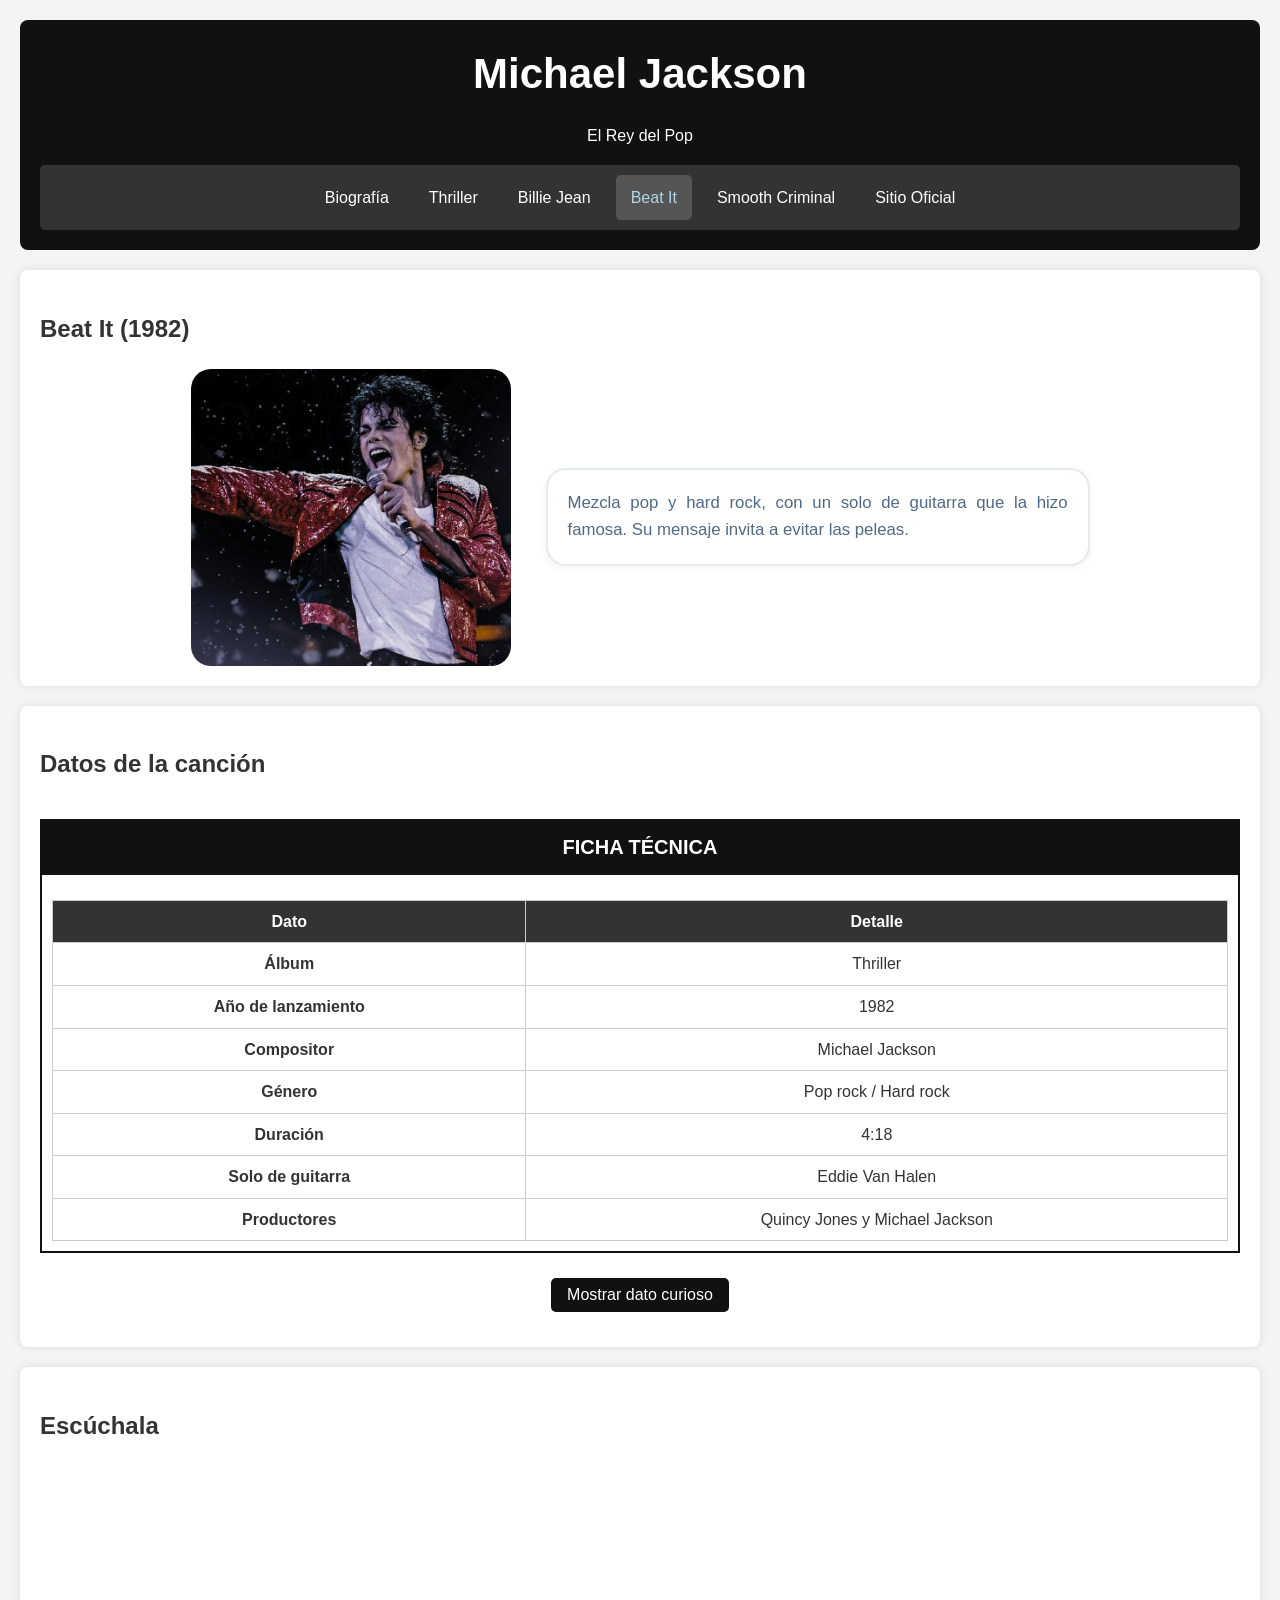
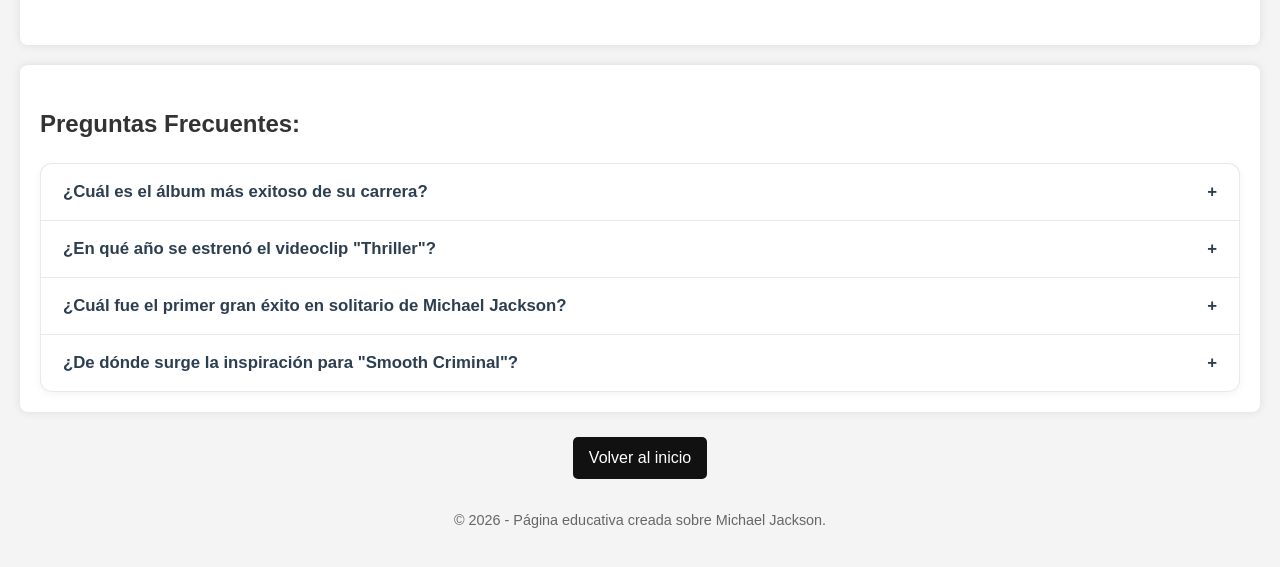
==== pags/beat-it.html @ 42820d9a "1ra publicacion" ====
<!DOCTYPE html>
<html lang="es">
<head>
    <meta charset="UTF-8">
    <meta name="viewport" content="width=device-width, initial-scale=1.0">
    <title>Beat It - Michael Jackson</title>
    <link rel="icon" href="../imagenes/favicon.png" type="image/png">
    <link rel="stylesheet" href="../css/style.css">
</head>
<body>
    <header>
        <h1 id="principal">Michael Jackson</h1>
        <p>El Rey del Pop</p>
        <nav>
            <ul>
                <li><a href="../index.html">Biografía</a></li>
                <li><a href="thriller.html">Thriller</a></li>
                <li><a href="billie-jean.html">Billie Jean</a></li>
                <li><a href="beat-it.html" class="activo">Beat It</a></li>
                <li><a href="smooth-criminal.html">Smooth Criminal</a></li>
                <li><a href="https://www.michaeljackson.com/" target="_blank">Sitio Oficial</a></li>
            </ul>
        </nav>
    </header>

    <main>
        <section>
            <h2>Beat It (1982)</h2>
            <div class="contenido-flex">
                <div class="img">
                    <img class="imagen" src="../imagenes/beat-it.jpg" alt="Imagen de Beat It">
                </div>
                <p>Mezcla pop y hard rock, con un solo de guitarra que la hizo famosa. Su mensaje invita a evitar las peleas.</p>
            </div>
        </section>

        <section>
            <h2>Datos de la canción</h2>
            <div class="tabla-contenedor">
                <table class="miTabla">
                    <tr>
                        <th class="encabezado">FICHA TÉCNICA</th>
                    </tr>
                    <tr>
                        <td>
                            <table class="interna">
                                <tr>
                                    <th>Dato</th>
                                    <th>Detalle</th>
                                </tr>
                                <tr>
                                    <td><strong>Álbum</strong></td>
                                    <td>Thriller</td>
                                </tr>
                                <tr>
                                    <td><strong>Año de lanzamiento</strong></td>
                                    <td>1982</td>
                                </tr>
                                <tr>
                                    <td><strong>Compositor</strong></td>
                                    <td>Michael Jackson</td>
                                </tr>
                                <tr>
                                    <td><strong>Género</strong></td>
                                    <td>Pop rock / Hard rock</td>
                                </tr>
                                <tr>
                                    <td><strong>Duración</strong></td>
                                    <td>4:18</td>
                                </tr>
                                <tr>
                                    <td><strong>Solo de guitarra</strong></td>
                                    <td>Eddie Van Halen</td>
                                </tr>
                                <tr>
                                    <td><strong>Productores</strong></td>
                                    <td>Quincy Jones y Michael Jackson</td>
                                </tr>
                            </table>
                        </td>
                    </tr>
                </table>
            </div>
            <button id="btn-dato" class="boton">Mostrar dato curioso</button>
            <p id="dato" class="dato-curioso oculto">Eddie Van Halen grabó el famoso solo de guitarra totalmente gratis como un favor 
                personal a Quincy Jones, y mientras tocaba en el estudio, uno de los altavoces de control literalmente se incendió.</p>
        </section>

        <section>
            <h2>Escúchala</h2>
            <iframe class="reproductor"
                src="https://open.spotify.com/embed/track/3BovdzfaX4jb5KFQwoPfAw?utm_source=generator&si=da717945a4c442d7" 
                width="100%" height="152"
                allow="autoplay; clipboard-write; encrypted-media; fullscreen; picture-in-picture" 
                loading="lazy"
                title="Reproductor de Spotify">
            </iframe>
        </section>

        <section>
            <h2>Preguntas Frecuentes:</h2>
            <div class="faq-contenedor">
                <div class="faq-item">
                    <button class="faq-btn">¿Cuál es el álbum más exitoso de su carrera?<span>+</span></button>
                    <div class="faq-contenido oculto">
                        <p>Thriller (1982) es el álbum más vendido de todos los tiempos a nivel mundial, rompiendo récords globales
                            y consolidando a Michael Jackson como el Rey del Pop.
                        </p>
                    </div>
                </div>

                <div class="faq-item">
                    <button class="faq-btn">¿En qué año se estrenó el videoclip "Thriller"?<span>+</span></button>
                    <div class="faq-contenido oculto">
                        <p>El cortometraje musical de "Thriller" se estrenó en diciembre de 1983. Con una duración cercana a los 
                            14 minutos, revolucionó por completo la industria de los vídeos musicales.
                        </p>
                    </div>
                </div>

                <div class="faq-item">
                    <button class="faq-btn">¿Cuál fue el primer gran éxito en solitario de Michael Jackson?<span>+</span></button>
                    <div class="faq-contenido oculto">
                        <p>Aunque brilló desde niño con los Jackson 5, su gran consagración como solista llegó con el 
                            álbum Off the Wall (1979) y su sencillo principal "Don't Stop 'Til You Get Enough".
                        </p>
                    </div>
                </div>

                <div class="faq-item">
                    <button class="faq-btn">¿De dónde surge la inspiración para "Smooth Criminal"?<span>+</span></button>
                    <div class="faq-contenido oculto">
                        <p>Destaca por su atmósfera de cine negro inspirada en las novelas detectivescas. Además de su ritmo frenético, 
                            es mundialmente famosa por su innovadora coreografía y el truco de inclinación antigravedad.
                        </p>
                    </div>
                </div>
            </div>
        </section>

        <a href="#principal" class="boton">Volver al inicio</a>

    </main>

    <footer>
        <p>&copy; 2026 - Página educativa creada sobre Michael Jackson.</p>
    </footer>

    <script src="../js/script.js"></script>
</body>
</html>
---- css/style.css ----
body {
    font-family: Arial;
    line-height: 1.6;
    margin: 0;
    padding: 20px;
    background-color: #f4f4f4;
    color: #333;
}

header {
    text-align: center;
    background: #111;
    color: #fff;
    padding: 20px;
    border-radius: 8px;
}
header p {
    text-align: center;
}
header h1 {
    margin: 0;
    font-size: clamp(28px, 5vw, 42px);
}

nav {
    display: flex;
    background-color: #333;
    padding: 10px;
    flex-wrap: wrap;
    justify-content: center;
    margin-top: 15px;
    border-radius: 5px;
}

nav ul {
    padding: 0;
    margin: 0;
    list-style: none;
    display: flex;
    flex-wrap: wrap;
    justify-content: center;
    gap: 10px;
}

nav ul li a:link,
nav ul li a:visited {
    color: #fff;
    text-decoration-line: none;
    padding: 10px 15px;
    display: block;
}

nav ul li a:hover,
nav ul li a.activo {
    background: #555;
    color: lightblue;
    border-radius: 5px;
    text-decoration-line: none;
}

nav ul li a:active {
    color: #c5dadd;
}

main {
    margin: 0 auto;
}

section {
    background: #fff;
    padding: 20px;
    margin-top: 20px;
    border-radius: 8px;
    box-shadow: 0 0 10px rgba(0, 0, 0, 0.1);
}

p {
    text-align: justify;
}

.cancion-lista { list-style: none; padding: 0; }
.cancion-lista li { 
    margin: 10px 0; 
    padding: 8px 12px;
    border-left: 4px solid darkblue; 
    border-radius: 4px;
    background-color: #f9f9f9;
}
.cancion-lista a:link {
    text-decoration-line: none;
    color: #0066cc;
    font-weight: bold;
    font-size: 1.1em;
}
.cancion-lista a:visited { color: #1061cc; }
.cancion-lista a:hover { color: lightblue; text-decoration-line: none; }
.cancion-lista a:active { color: lightgreen; }

.contenido-flex {
    display: flex;
    align-items: center;
    justify-content: center;
    gap: 35px;
    flex-wrap: wrap;
    margin-top: 15px;
}

.contenido-flex .imagen {
    width: 320px;
    height: auto;
    margin: 0;
    flex-shrink: 0;
    border-radius: 20px;
}
.contenido-flex p {
    flex: 160;
    max-width: 500px;
    margin: 0;
    text-align: justify;
    font-size: 1.05rem;
    line-height: 1.6;
    color: #4f6a85;
    border: 2px solid #b9cac960;
    padding: 20px;
    border-radius: 20px;
    background-color: #fff;
    box-shadow: 0 2px 8px rgba(0, 0, 0, 0.05);
}

img, video {
    max-width: 100%;
    height: auto;
    margin: 0 auto;
    display: block;
    border-radius: 12px;
}

.imagen {
    width: 320px;
    height: 480px;
    margin: 0 auto;
}

audio { width: 100%; }
.reproductor {
    border: 0;
    border-radius: 12px;
    max-width: 100%;
}

.tabla-contenedor {
    width: 100%;
    overflow-x: auto;
}

table {
    border-collapse: collapse;
    width: 100%;
    margin-top: 15px;
}

th, td {
    border: 1px solid #ccc;
    padding: 10px;
    text-align: center;
}

th {
    background-color: #111;
    color: #fff;
}
.miTabla {
    border: 2px solid #111;
}

.miTabla th, .miTabla td {
    border: 2px solid #111;
    padding: 10px;
    text-align: center;
}

.encabezado {
    background-color: #111;
    color: #fff;
    font-size: 20px;
}

.interna {
    width: 100%;
}

.interna th {
    background: #333;
    color: #fff;
    border: 1px solid #ccc;
    padding: 8px;
}

.interna td {
    border: 1px solid #ccc;
    padding: 8px;
    text-align: center;
}

form {
    width: 100%;
    max-width: 600px;
    margin: auto;
}

form label { display: block; margin-top: 10px; font-weight: bold; }
form label.inline { display: inline; font-weight: normal; }

label.opcion {
    display: block;
    font-weight: normal;
    margin-top: 7px;
}

input[readonly] {
    background-color: #e9e9e9;
    color: #555;
    border: 1px solid #ccc;
}

form input[type="text"],
form input[type="email"],
form input[type="password"],
form input[type="number"],
form select {
    width: 95%;
    padding: 6px;
    margin-top: 4px;
}

form input[type="submit"],
form button {
    margin-top: 12px;
    padding: 8px 16px;
    background: #111;
    color: #fff;
    border: none;
    border-radius: 5px;
    cursor: pointer;
}

form input[type="submit"]:hover,
form button:hover { background: #555; }

.boton {
    display: block;
    width: fit-content;
    margin: 25px auto 15px auto;
    padding: 8px 16px;
    background: #111;
    color: #fff;
    border: none;
    border-radius: 5px;
    text-decoration-line: none;
    cursor: pointer;
    font-size: 1em;
}
.boton:hover { background: #555; }

.oculto { display: none; }

.dato-curioso {
    max-width: 650px;
    margin: 18px auto 5px auto;
    padding: 18px 24px;
    background-color: #ffffff;
    border: 2px solid #b9cac960;
    border-radius: 20px;
    box-shadow: 0 2px 8px rgba(0, 0, 0, 0.05);
    color: #4f6a85;
    font-size: 1.05rem;
    line-height: 1.6;
    text-align: center;
}

.faq-contenedor {
    background-color: #ffffff;
    border: 1.5px solid #b9cac960;
    border-radius: 12px;
    box-shadow: 0 2px 8px rgba(0, 0, 0, 0.05);
    margin-top: 15px;
    overflow: hidden;
}

.faq-item {
    border-bottom: 1.5px solid #b9cac960;
    transition: background-color 0.2s ease;
}

.faq-item:last-child {
    border-bottom: none;
}

.faq-item .faq-btn {
    width: 100%;
    background: none;
    border: none;
    text-align: left;
    padding: 18px 22px;
    font-family: 'Segoe UI', Tahoma, Geneva, Verdana, sans-serif;
    font-size: 1.05rem;
    font-weight: 600;
    color: #2c3e50;
    cursor: pointer;
    display: flex;
    justify-content: space-between;
    align-items: center;
}

.faq-item .faq-btn:hover {
    background-color: #f8f9fa;
}

.faq-contenido {
    padding: 0 22px 20px 22px;
}

.faq-contenido p {
    margin: 0;
    font-family: 'Segoe UI', Tahoma, Geneva, Verdana, sans-serif;
    font-size: 1rem;
    line-height: 1.6;
    color: #555;
    text-align: justify;
}
footer {
    text-align: center;
    margin-top: 30px;
    font-size: 0.9em;
    color: #666;
}

footer p {
    text-align: center;
}

@media (max-width: 900px) {
    main {
        width: 90%;
    }
}

@media (min-width: 901px) {
    main {
        width: 100%;
    }
}

@media (max-width: 600px) {
    body { padding: 10px; }
    nav {
        flex-direction: column;
        align-items: stretch;
    }
    nav ul { flex-direction: column; gap: 0; }
}
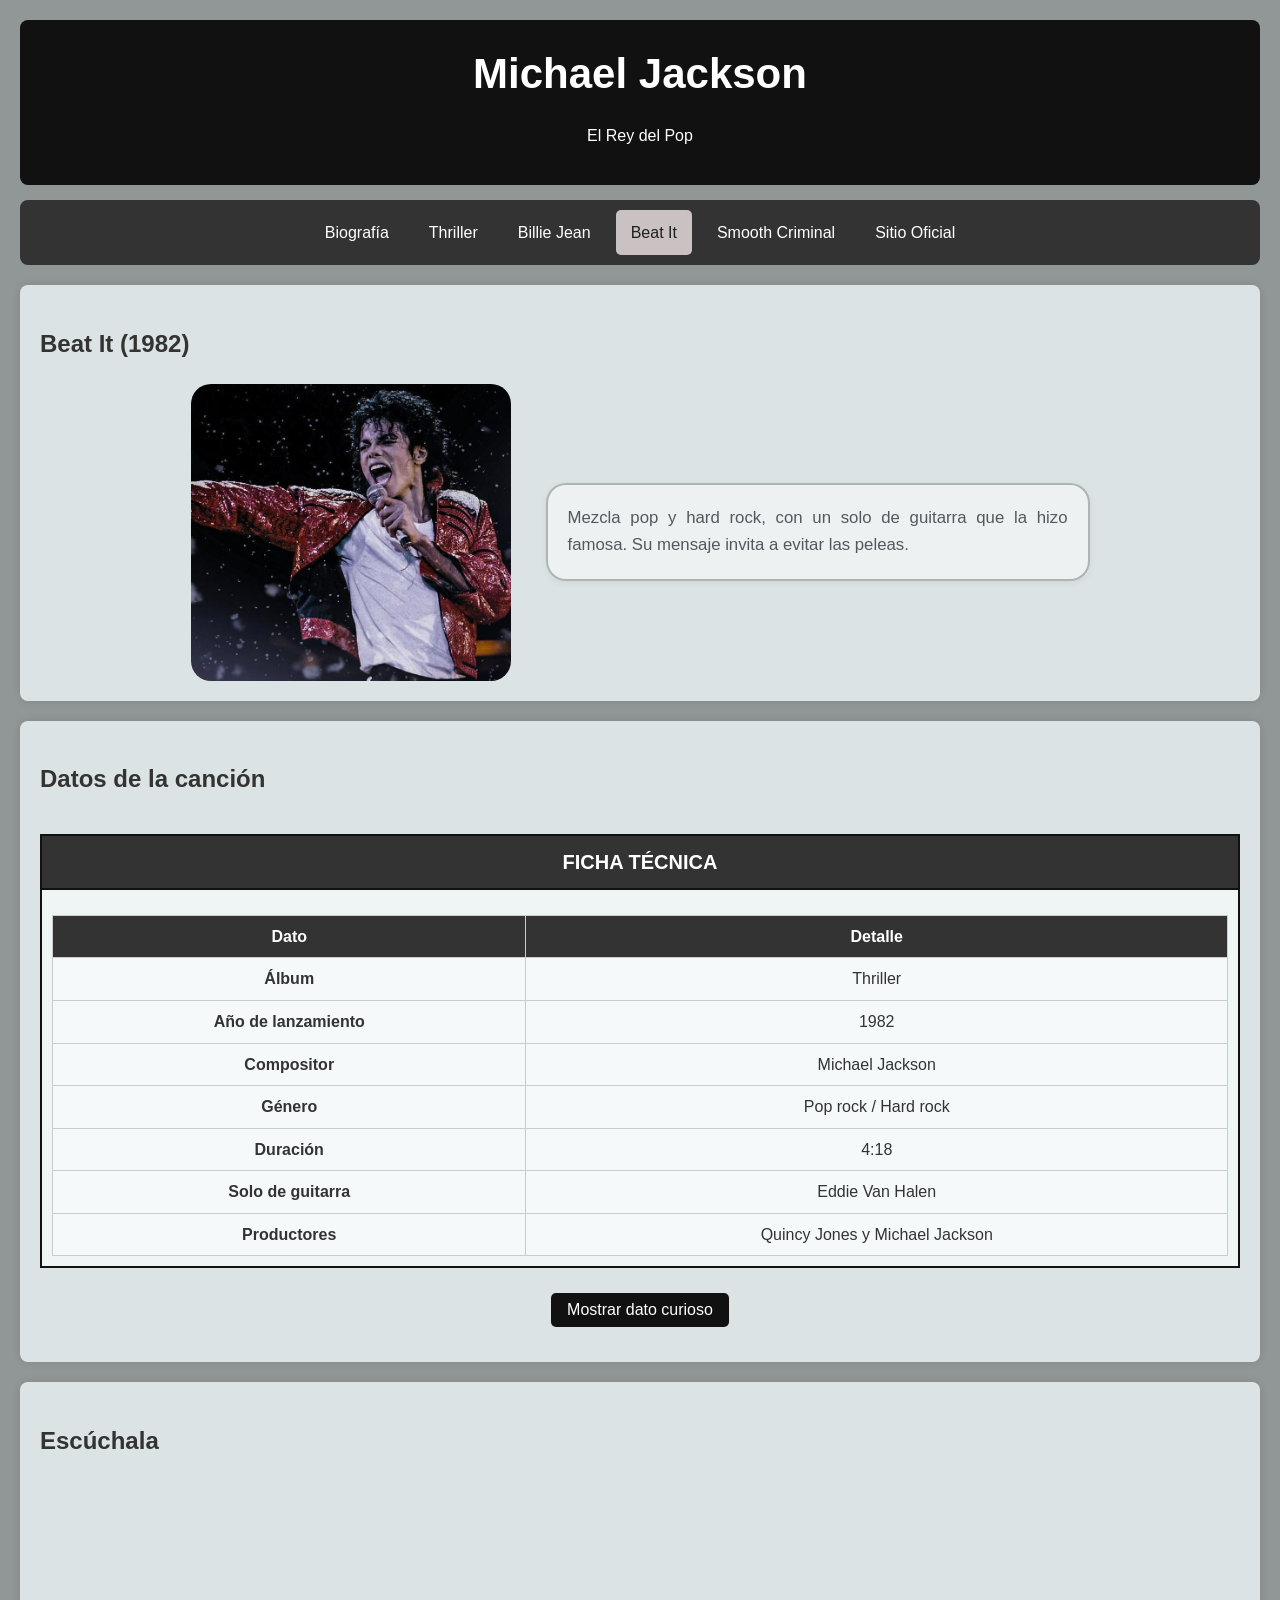
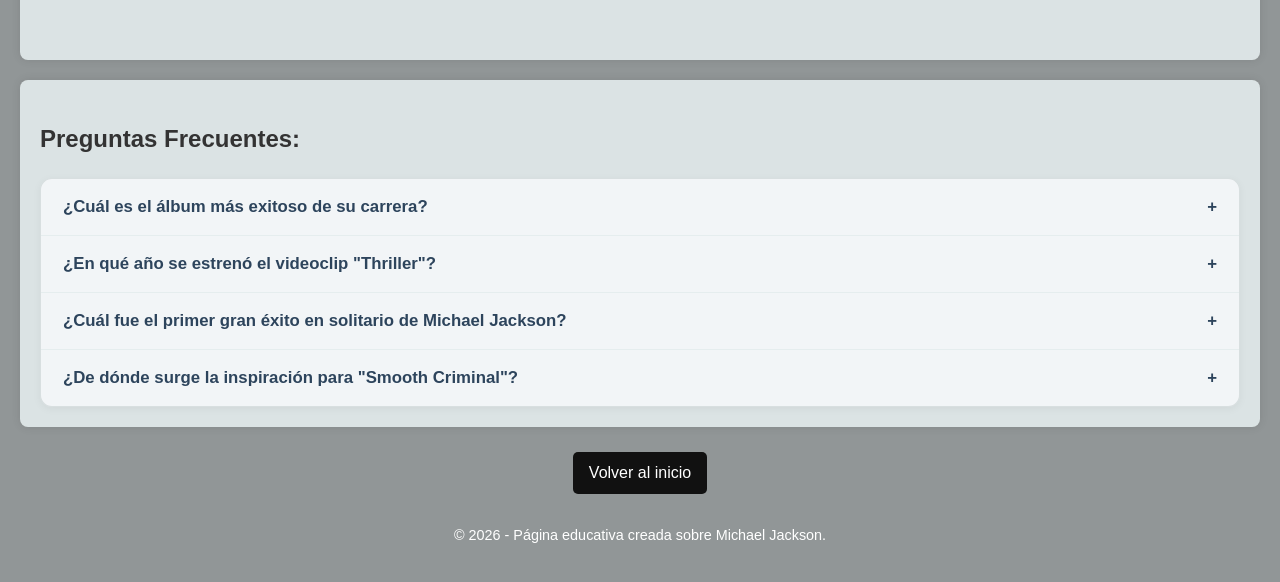
==== commit 5506c124: "Color de fondo" ====
--- a/pags/beat-it.html
+++ b/pags/beat-it.html
@@ -11,7 +11,9 @@
     <header>
         <h1 id="principal">Michael Jackson</h1>
         <p>El Rey del Pop</p>
-        <nav>
+    </header>
+
+    <nav>
             <ul>
                 <li><a href="../index.html">Biografía</a></li>
                 <li><a href="thriller.html">Thriller</a></li>
@@ -21,7 +23,6 @@
                 <li><a href="https://www.michaeljackson.com/" target="_blank">Sitio Oficial</a></li>
             </ul>
         </nav>
-    </header>
 
     <main>
         <section>
--- a/css/style.css
+++ b/css/style.css
@@ -3,7 +3,7 @@
     line-height: 1.6;
     margin: 0;
     padding: 20px;
-    background-color: #f4f4f4;
+    background-color: #5d6566ad;
     color: #333;
 }
 
@@ -29,7 +29,7 @@
     flex-wrap: wrap;
     justify-content: center;
     margin-top: 15px;
-    border-radius: 5px;
+    border-radius: 8px;
 }
 
 nav ul {
@@ -52,14 +52,14 @@
 
 nav ul li a:hover,
 nav ul li a.activo {
-    background: #555;
-    color: lightblue;
+    background: #cac2c2;
+    color: rgb(29, 32, 32);
     border-radius: 5px;
     text-decoration-line: none;
 }
 
 nav ul li a:active {
-    color: #c5dadd;
+    color: #e9eff0;
 }
 
 main {
@@ -67,7 +67,7 @@
 }
 
 section {
-    background: #fff;
+    background: #ecf5f4d2;
     padding: 20px;
     margin-top: 20px;
     border-radius: 8px;
@@ -82,19 +82,19 @@
 .cancion-lista li { 
     margin: 10px 0; 
     padding: 8px 12px;
-    border-left: 4px solid darkblue; 
+    border-left: 4px solid rgba(125, 161, 214, 0.842); 
     border-radius: 4px;
-    background-color: #f9f9f9;
+    background-color: #7494911a;
 }
 .cancion-lista a:link {
     text-decoration-line: none;
-    color: #0066cc;
+    color: #2b89e7c2;
     font-weight: bold;
     font-size: 1.1em;
 }
-.cancion-lista a:visited { color: #1061cc; }
-.cancion-lista a:hover { color: lightblue; text-decoration-line: none; }
-.cancion-lista a:active { color: lightgreen; }
+.cancion-lista a:visited { color: #11407e; }
+.cancion-lista a:hover { color: rgba(64, 123, 190, 0.521); text-decoration-line: none; }
+.cancion-lista a:active { color: rgb(199, 230, 248); }
 
 .contenido-flex {
     display: flex;
@@ -119,11 +119,11 @@
     text-align: justify;
     font-size: 1.05rem;
     line-height: 1.6;
-    color: #4f6a85;
-    border: 2px solid #b9cac960;
+    color: #293036c9;
+    border: 2px solid #abb1b0f5;
     padding: 20px;
     border-radius: 20px;
-    background-color: #fff;
+    background-color: #ffffff83;
     box-shadow: 0 2px 8px rgba(0, 0, 0, 0.05);
 }
 
@@ -157,6 +157,7 @@
     border-collapse: collapse;
     width: 100%;
     margin-top: 15px;
+    background-color: #f9fbfcb6;
 }
 
 th, td {
@@ -180,7 +181,7 @@
 }
 
 .encabezado {
-    background-color: #111;
+    background-color: #333;
     color: #fff;
     font-size: 20px;
 }
@@ -268,8 +269,8 @@
     max-width: 650px;
     margin: 18px auto 5px auto;
     padding: 18px 24px;
-    background-color: #ffffff;
-    border: 2px solid #b9cac960;
+    background-color: #fcfcfce1;
+    border: 2px solid #306d69ab;
     border-radius: 20px;
     box-shadow: 0 2px 8px rgba(0, 0, 0, 0.05);
     color: #4f6a85;
@@ -279,8 +280,8 @@
 }
 
 .faq-contenedor {
-    background-color: #ffffff;
-    border: 1.5px solid #b9cac960;
+    background-color: #f2f5f7fa;
+    border: 1.5px solid #d5dbdddc;
     border-radius: 12px;
     box-shadow: 0 2px 8px rgba(0, 0, 0, 0.05);
     margin-top: 15px;
@@ -288,7 +289,7 @@
 }
 
 .faq-item {
-    border-bottom: 1.5px solid #b9cac960;
+    border-bottom: 1.5px solid #e3ececd7;
     transition: background-color 0.2s ease;
 }
 
@@ -305,7 +306,7 @@
     font-family: 'Segoe UI', Tahoma, Geneva, Verdana, sans-serif;
     font-size: 1.05rem;
     font-weight: 600;
-    color: #2c3e50;
+    color: #2d445c;
     cursor: pointer;
     display: flex;
     justify-content: space-between;
@@ -313,7 +314,7 @@
 }
 
 .faq-item .faq-btn:hover {
-    background-color: #f8f9fa;
+    background-color: #f8f9fae1;
 }
 
 .faq-contenido {
@@ -325,14 +326,14 @@
     font-family: 'Segoe UI', Tahoma, Geneva, Verdana, sans-serif;
     font-size: 1rem;
     line-height: 1.6;
-    color: #555;
+    color: #3e4446;
     text-align: justify;
 }
 footer {
     text-align: center;
     margin-top: 30px;
     font-size: 0.9em;
-    color: #666;
+    color: #ffffff;
 }
 
 footer p {
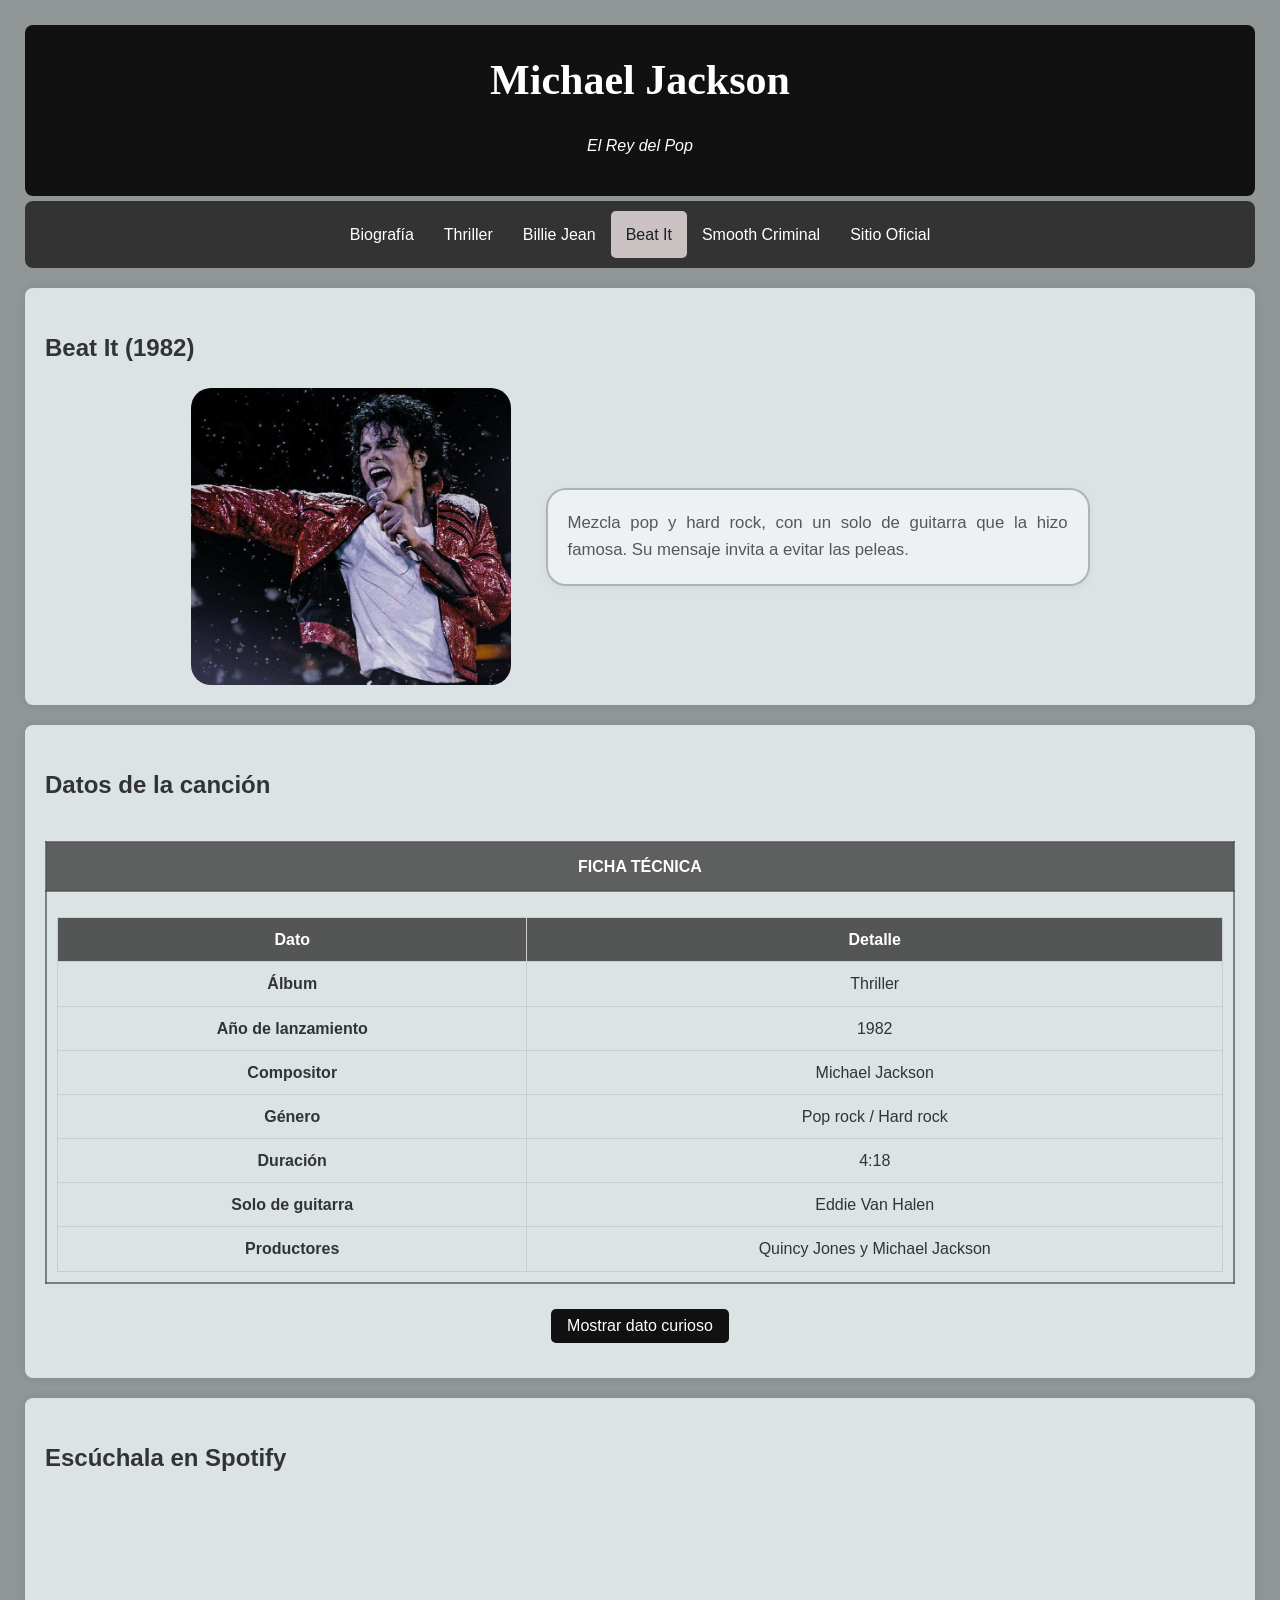
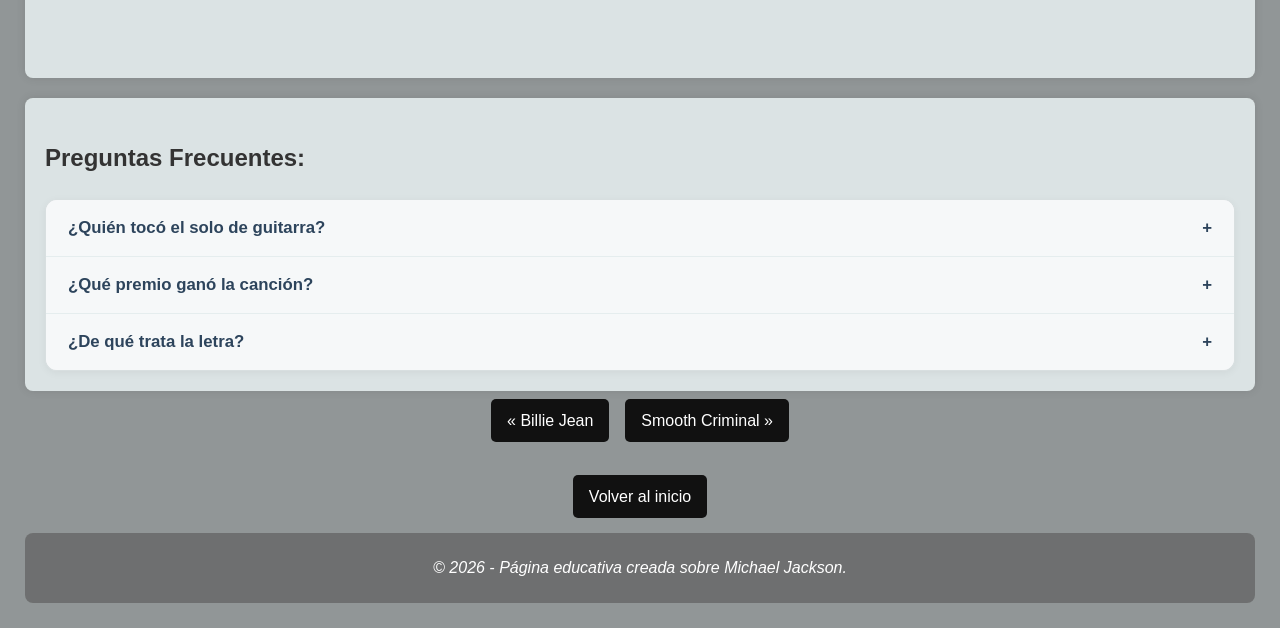
==== commit 5556947e: "Correcion de navegacion entre paginas" ====
--- a/pags/beat-it.html
+++ b/pags/beat-it.html
@@ -14,15 +14,13 @@
     </header>
 
     <nav>
-            <ul>
-                <li><a href="../index.html">Biografía</a></li>
-                <li><a href="thriller.html">Thriller</a></li>
-                <li><a href="billie-jean.html">Billie Jean</a></li>
-                <li><a href="beat-it.html" class="activo">Beat It</a></li>
-                <li><a href="smooth-criminal.html">Smooth Criminal</a></li>
-                <li><a href="https://www.michaeljackson.com/" target="_blank">Sitio Oficial</a></li>
-            </ul>
-        </nav>
+        <a href="../index.html">Biografía</a>
+        <a href="thriller.html">Thriller</a>
+        <a href="billie-jean.html">Billie Jean</a>
+        <a href="beat-it.html" class="activo">Beat It</a>
+        <a href="smooth-criminal.html">Smooth Criminal</a>
+        <a href="https://www.michaeljackson.com/" target="_blank">Sitio Oficial</a>
+    </nav>
 
     <main>
         <section>
@@ -88,13 +86,13 @@
         </section>
 
         <section>
-            <h2>Escúchala</h2>
+            <h2>Escúchala en Spotify</h2>
             <iframe class="reproductor"
                 src="https://open.spotify.com/embed/track/3BovdzfaX4jb5KFQwoPfAw?utm_source=generator&si=da717945a4c442d7" 
                 width="100%" height="152"
                 allow="autoplay; clipboard-write; encrypted-media; fullscreen; picture-in-picture" 
                 loading="lazy"
-                title="Reproductor de Spotify">
+                title="Beat-it">
             </iframe>
         </section>
 
@@ -102,42 +100,33 @@
             <h2>Preguntas Frecuentes:</h2>
             <div class="faq-contenedor">
                 <div class="faq-item">
-                    <button class="faq-btn">¿Cuál es el álbum más exitoso de su carrera?<span>+</span></button>
+                    <button class="faq-btn">¿Quién tocó el solo de guitarra?<span>+</span></button>
                     <div class="faq-contenido oculto">
-                        <p>Thriller (1982) es el álbum más vendido de todos los tiempos a nivel mundial, rompiendo récords globales
-                            y consolidando a Michael Jackson como el Rey del Pop.
-                        </p>
+                        <p>Eddie Van Halen, guitarrista y líder de la banda de hard rock Van Halen.</p>
                     </div>
                 </div>
 
                 <div class="faq-item">
-                    <button class="faq-btn">¿En qué año se estrenó el videoclip "Thriller"?<span>+</span></button>
+                    <button class="faq-btn">¿Qué premio ganó la canción?<span>+</span></button>
                     <div class="faq-contenido oculto">
-                        <p>El cortometraje musical de "Thriller" se estrenó en diciembre de 1983. Con una duración cercana a los 
-                            14 minutos, revolucionó por completo la industria de los vídeos musicales.
-                        </p>
+                        <p>Ganó el Grammy a Grabación del Año en 1984, uno de los ocho premios que Michael recibió esa noche.</p>
                     </div>
                 </div>
 
                 <div class="faq-item">
-                    <button class="faq-btn">¿Cuál fue el primer gran éxito en solitario de Michael Jackson?<span>+</span></button>
+                    <button class="faq-btn">¿De qué trata la letra?<span>+</span></button>
                     <div class="faq-contenido oculto">
-                        <p>Aunque brilló desde niño con los Jackson 5, su gran consagración como solista llegó con el 
-                            álbum Off the Wall (1979) y su sencillo principal "Don't Stop 'Til You Get Enough".
-                        </p>
+                        <p>Es un mensaje contra la violencia: invita a alejarse de las peleas y no demostrar valentía con golpes.</p>
                     </div>
                 </div>
 
-                <div class="faq-item">
-                    <button class="faq-btn">¿De dónde surge la inspiración para "Smooth Criminal"?<span>+</span></button>
-                    <div class="faq-contenido oculto">
-                        <p>Destaca por su atmósfera de cine negro inspirada en las novelas detectivescas. Además de su ritmo frenético, 
-                            es mundialmente famosa por su innovadora coreografía y el truco de inclinación antigravedad.
-                        </p>
-                    </div>
-                </div>
             </div>
         </section>
+
+        <div class="navegacion-cancion">
+            <a href="billie-jean.html" class="boton">&laquo; Billie Jean</a>
+            <a href="smooth-criminal.html" class="boton">Smooth Criminal &raquo;</a>
+        </div>
 
         <a href="#principal" class="boton">Volver al inicio</a>
 
--- a/css/style.css
+++ b/css/style.css
@@ -1,8 +1,8 @@
 body {
-    font-family: Arial;
-    line-height: 1.6;
-    margin: 0;
-    padding: 20px;
+    font-family: Arial, Helvetica, sans-serif;
+    line-height: 1.7;
+    margin: 0;
+    padding: 25px;
     background-color: #5d6566ad;
     color: #333;
 }
@@ -15,50 +15,51 @@
     border-radius: 8px;
 }
 header p {
+    font-style: italic;
     text-align: center;
 }
 header h1 {
+    font-family: Georgia, "Times New Roman", serif;
     margin: 0;
     font-size: clamp(28px, 5vw, 42px);
 }
+h3 {
+    color: rgba(41, 41, 44, 0.897)
+}
+p {
+    text-align: justify;
+}
 
 nav {
-    display: flex;
-    background-color: #333;
-    padding: 10px;
-    flex-wrap: wrap;
-    justify-content: center;
-    margin-top: 15px;
-    border-radius: 8px;
-}
-
-nav ul {
-    padding: 0;
-    margin: 0;
-    list-style: none;
+    margin-top: 5px;
     display: flex;
     flex-wrap: wrap;
     justify-content: center;
-    gap: 10px;
-}
-
-nav ul li a:link,
-nav ul li a:visited {
-    color: #fff;
+    background-color: #333;
+    padding: 10px;
+    text-align: center;
+    border-radius: 8px;
+}
+
+nav a {
+    padding: 10px 15px;
+}
+
+nav a:link,
+nav a:visited {
+    color: #ffffff;
     text-decoration-line: none;
-    padding: 10px 15px;
-    display: block;
-}
-
-nav ul li a:hover,
-nav ul li a.activo {
+}
+
+nav a:hover,
+nav a.activo {
     background: #cac2c2;
     color: rgb(29, 32, 32);
     border-radius: 5px;
     text-decoration-line: none;
 }
 
-nav ul li a:active {
+nav a:active {
     color: #e9eff0;
 }
 
@@ -73,9 +74,33 @@
     border-radius: 8px;
     box-shadow: 0 0 10px rgba(0, 0, 0, 0.1);
 }
-
-p {
-    text-align: justify;
+.indice,
+.navegacion-cancion,
+.estadisticas {
+    display: flex;
+    flex-wrap: wrap;
+    justify-content: center;
+}
+
+.indice .boton,
+.navegacion-cancion .boton {
+    display: inline-block;
+    margin: 8px;
+}
+
+.estadistica {
+    width: 200px;
+    margin: 8px;
+    padding: 15px;
+    border: 2px solid #95b7c78c;
+    background-color: #7494911a;
+    text-align: center;
+}
+
+.estadistica strong {
+    display: block;
+    color: #6dbce0;
+    font-size: 1.8em;
 }
 
 .cancion-lista { list-style: none; padding: 0; }
@@ -86,15 +111,16 @@
     border-radius: 4px;
     background-color: #7494911a;
 }
-.cancion-lista a:link {
-    text-decoration-line: none;
-    color: #2b89e7c2;
+.cancion-lista a:link,
+.cancion-lista a:visited {
+    text-decoration: none;
     font-weight: bold;
     font-size: 1.1em;
 }
-.cancion-lista a:visited { color: #11407e; }
-.cancion-lista a:hover { color: rgba(64, 123, 190, 0.521); text-decoration-line: none; }
-.cancion-lista a:active { color: rgb(199, 230, 248); }
+.cancion-lista a:link {color: #032d64}
+.cancion-lista a:visited { color: #65aeb1cc; }
+.cancion-lista a:hover { color: lightblue }
+.cancion-lista a:active { color: rgba(53, 53, 167, 0.575) }
 
 .contenido-flex {
     display: flex;
@@ -157,41 +183,36 @@
     border-collapse: collapse;
     width: 100%;
     margin-top: 15px;
-    background-color: #f9fbfcb6;
 }
 
 th, td {
-    border: 1px solid #ccc;
+    border: 1px solid #555555;
     padding: 10px;
     text-align: center;
 }
 
 th {
-    background-color: #111;
-    color: #fff;
-}
+    background-color: #555555ec;
+    color: #ffffff;
+}
+
 .miTabla {
-    border: 2px solid #111;
-}
-
-.miTabla th, .miTabla td {
-    border: 2px solid #111;
+    border: 2px solid #575757;
+}
+
+.miTabla th,
+.miTabla td {
+    border: 2px solid #505050ab;
     padding: 10px;
     text-align: center;
 }
 
-.encabezado {
-    background-color: #333;
-    color: #fff;
-    font-size: 20px;
-}
-
 .interna {
     width: 100%;
 }
 
 .interna th {
-    background: #333;
+    background: #333333cc;
     color: #fff;
     border: 1px solid #ccc;
     padding: 8px;
@@ -209,8 +230,15 @@
     margin: auto;
 }
 
-form label { display: block; margin-top: 10px; font-weight: bold; }
-form label.inline { display: inline; font-weight: normal; }
+form label { 
+    display: block; 
+    margin-top: 10px; 
+    font-weight: bold; 
+}
+form label.inline { 
+    display: inline; 
+    font-weight: normal; 
+}
 
 label.opcion {
     display: block;
@@ -229,8 +257,8 @@
 form input[type="password"],
 form input[type="number"],
 form select {
-    width: 95%;
-    padding: 6px;
+    width: 90%;
+    padding: 8px;
     margin-top: 4px;
 }
 
@@ -270,7 +298,7 @@
     margin: 18px auto 5px auto;
     padding: 18px 24px;
     background-color: #fcfcfce1;
-    border: 2px solid #306d69ab;
+    border: 2px dotted #306d69ab;
     border-radius: 20px;
     box-shadow: 0 2px 8px rgba(0, 0, 0, 0.05);
     color: #4f6a85;
@@ -290,7 +318,6 @@
 
 .faq-item {
     border-bottom: 1.5px solid #e3ececd7;
-    transition: background-color 0.2s ease;
 }
 
 .faq-item:last-child {
@@ -299,7 +326,7 @@
 
 .faq-item .faq-btn {
     width: 100%;
-    background: none;
+    background-color: #f8f9fae1;
     border: none;
     text-align: left;
     padding: 18px 22px;
@@ -318,7 +345,8 @@
 }
 
 .faq-contenido {
-    padding: 0 22px 20px 22px;
+    padding: 15px 22px 20px 22px;
+    background-color: #ffffff;
 }
 
 .faq-contenido p {
@@ -329,14 +357,16 @@
     color: #3e4446;
     text-align: justify;
 }
+
 footer {
     text-align: center;
-    margin-top: 30px;
-    font-size: 0.9em;
-    color: #ffffff;
-}
-
+    background: #55535391;
+    color: #fff;
+    padding: 5px;
+    border-radius: 8px;
+}
 footer p {
+    font-style: italic;
     text-align: center;
 }
 
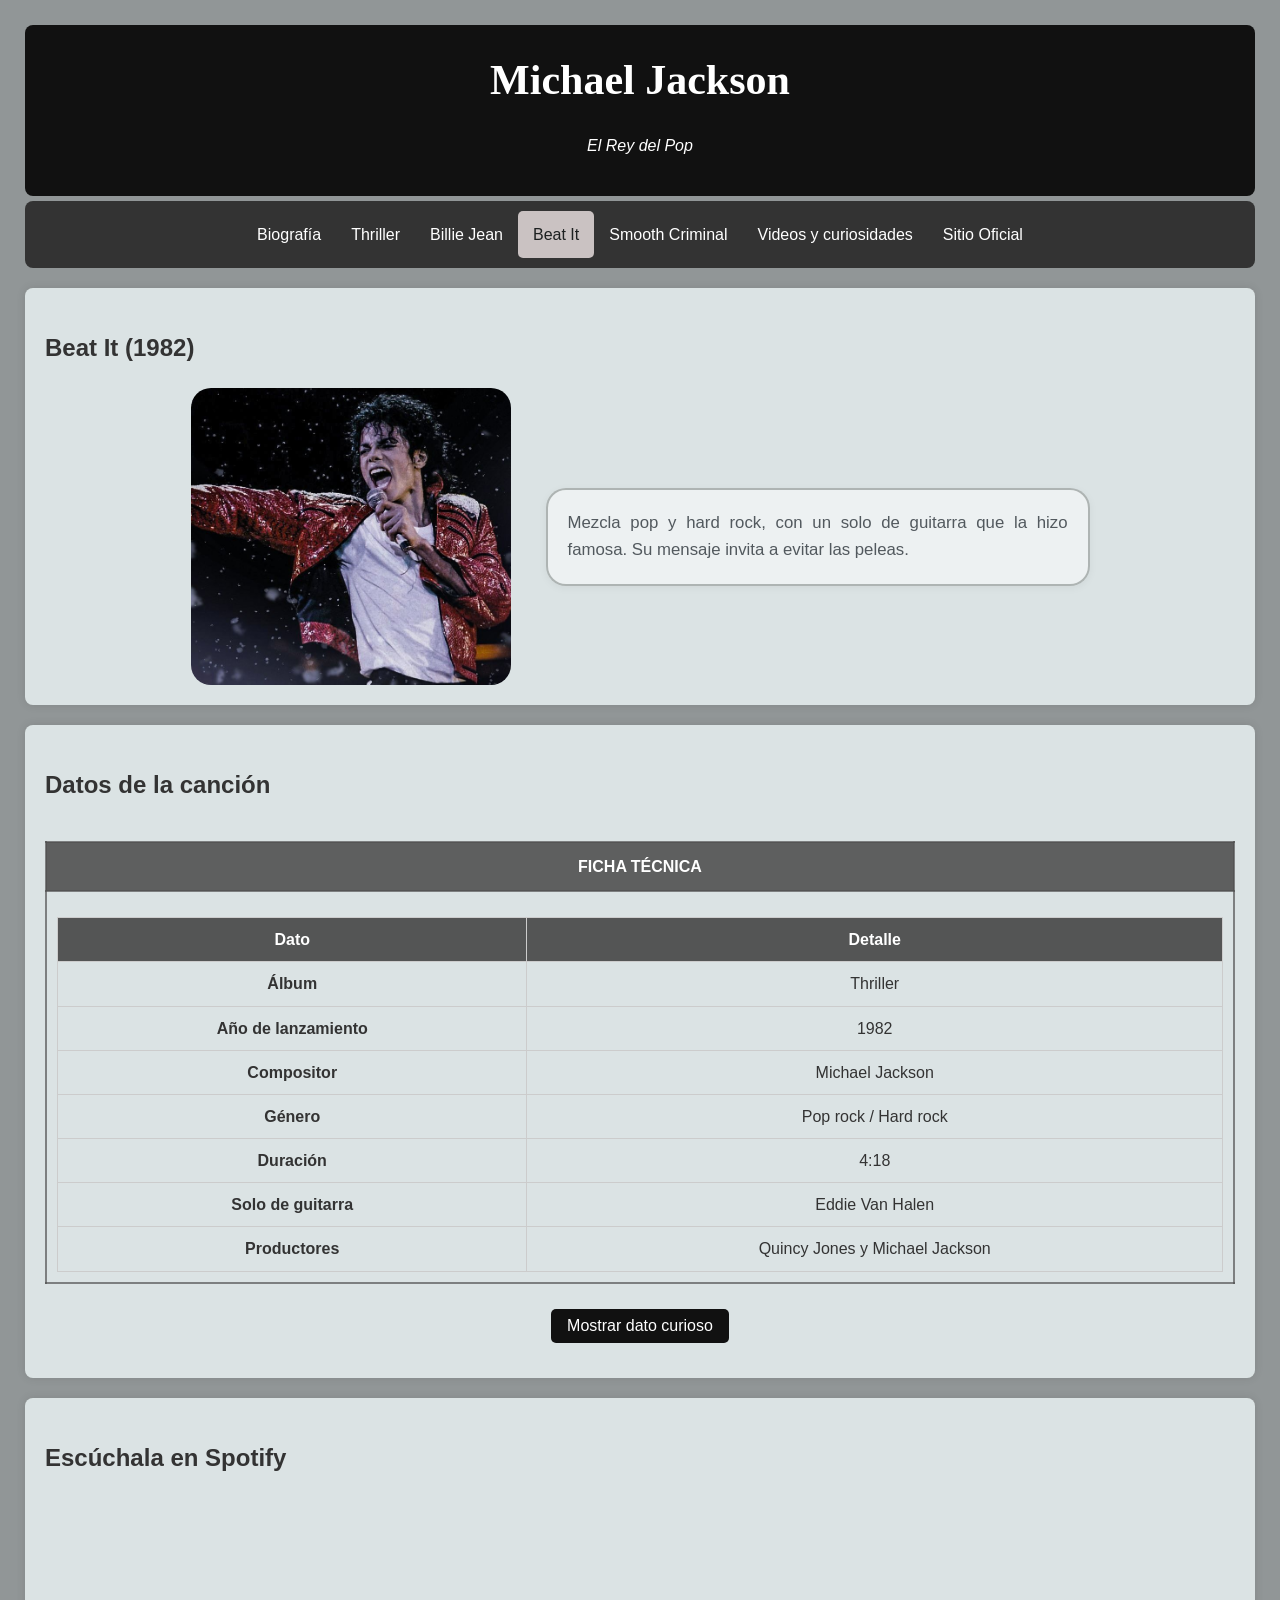
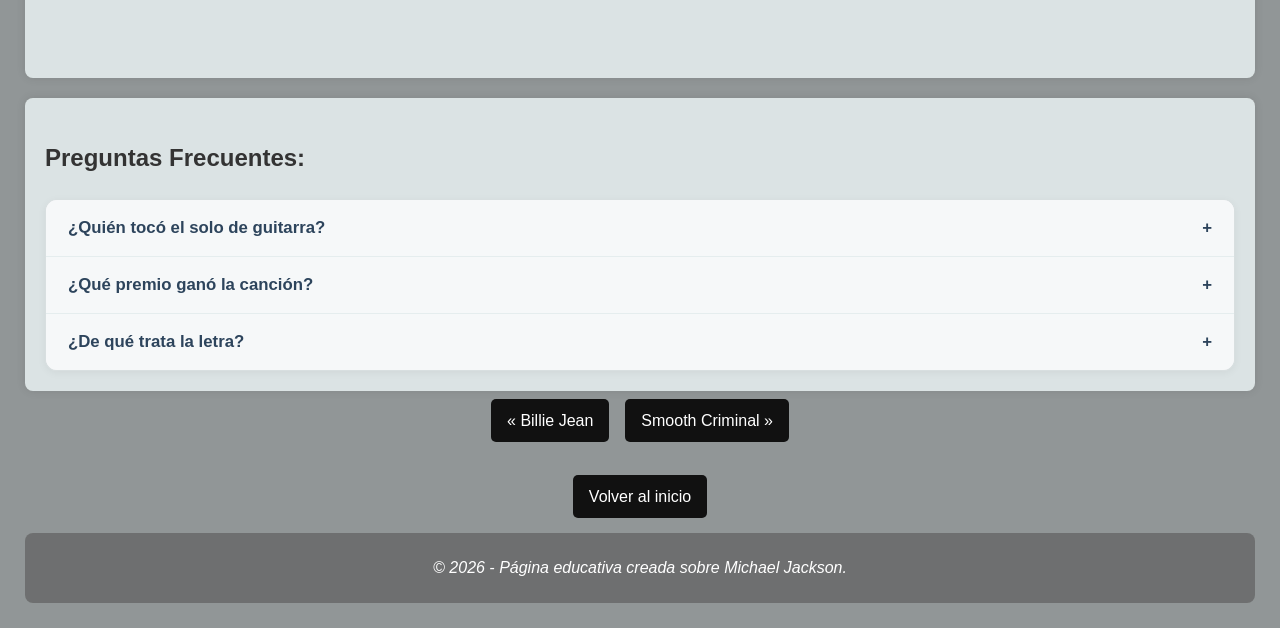
==== commit 73943489: "Nueva pagina de video y curiosidades" ====
--- a/pags/beat-it.html
+++ b/pags/beat-it.html
@@ -19,6 +19,7 @@
         <a href="billie-jean.html">Billie Jean</a>
         <a href="beat-it.html" class="activo">Beat It</a>
         <a href="smooth-criminal.html">Smooth Criminal</a>
+        <a href="curiosidades.html">Videos y curiosidades</a>
         <a href="https://www.michaeljackson.com/" target="_blank">Sitio Oficial</a>
     </nav>
 
--- a/css/style.css
+++ b/css/style.css
@@ -172,6 +172,83 @@
     border: 0;
     border-radius: 12px;
     max-width: 100%;
+}
+.video-grid {
+    display: grid;
+    grid-template-columns: repeat(auto-fit, minmax(280px, 1fr));
+    gap: 20px;
+    margin-top: 15px;
+}
+
+.video-item {
+    margin: 0;
+}
+
+.video-marco {
+    position: relative;
+    aspect-ratio: 16 / 9;
+    background: #111;
+    border-radius: 12px;
+    overflow: hidden;
+}
+
+.video-marco iframe {
+    position: absolute;
+    inset: 0;
+    width: 100%;
+    height: 100%;
+    border: 0;
+}
+
+.video-item figcaption {
+    margin-top: 8px;
+    font-size: 0.95rem;
+    color: #3e4446;
+}
+.video-enlace {
+    margin: 10px 0 0 0;
+    text-align: center;
+}
+
+.video-enlace a {
+    display: inline-block;
+    padding: 7px 15px;
+    background-color: #f8f9fa;
+    color: #4e8cdd;
+    border: 1.5px solid #4d8bdb;
+    border-radius: 20px;
+    text-decoration: none;
+    font-size: 0.9rem;
+    font-weight: 600;
+    transition: all 0.2s ease;
+}
+
+.video-enlace a:hover {
+    background-color: #81ade6d0;
+    color: #ffffff;
+}
+
+.tarjetas {
+    display: grid;
+    grid-template-columns: repeat(auto-fit, minmax(240px, 1fr));
+    gap: 15px;
+    margin-top: 15px;
+}
+
+.tarjeta {
+    padding: 15px 18px;
+    border-left: 4px solid rgba(125, 161, 214, 0.842);
+    border-radius: 4px;
+    background-color: #7494911a;
+}
+
+.tarjeta h3 {
+    margin: 0 0 6px 0;
+}
+
+.tarjeta p {
+    margin: 0;
+    text-align: left;
 }
 
 .tabla-contenedor {
